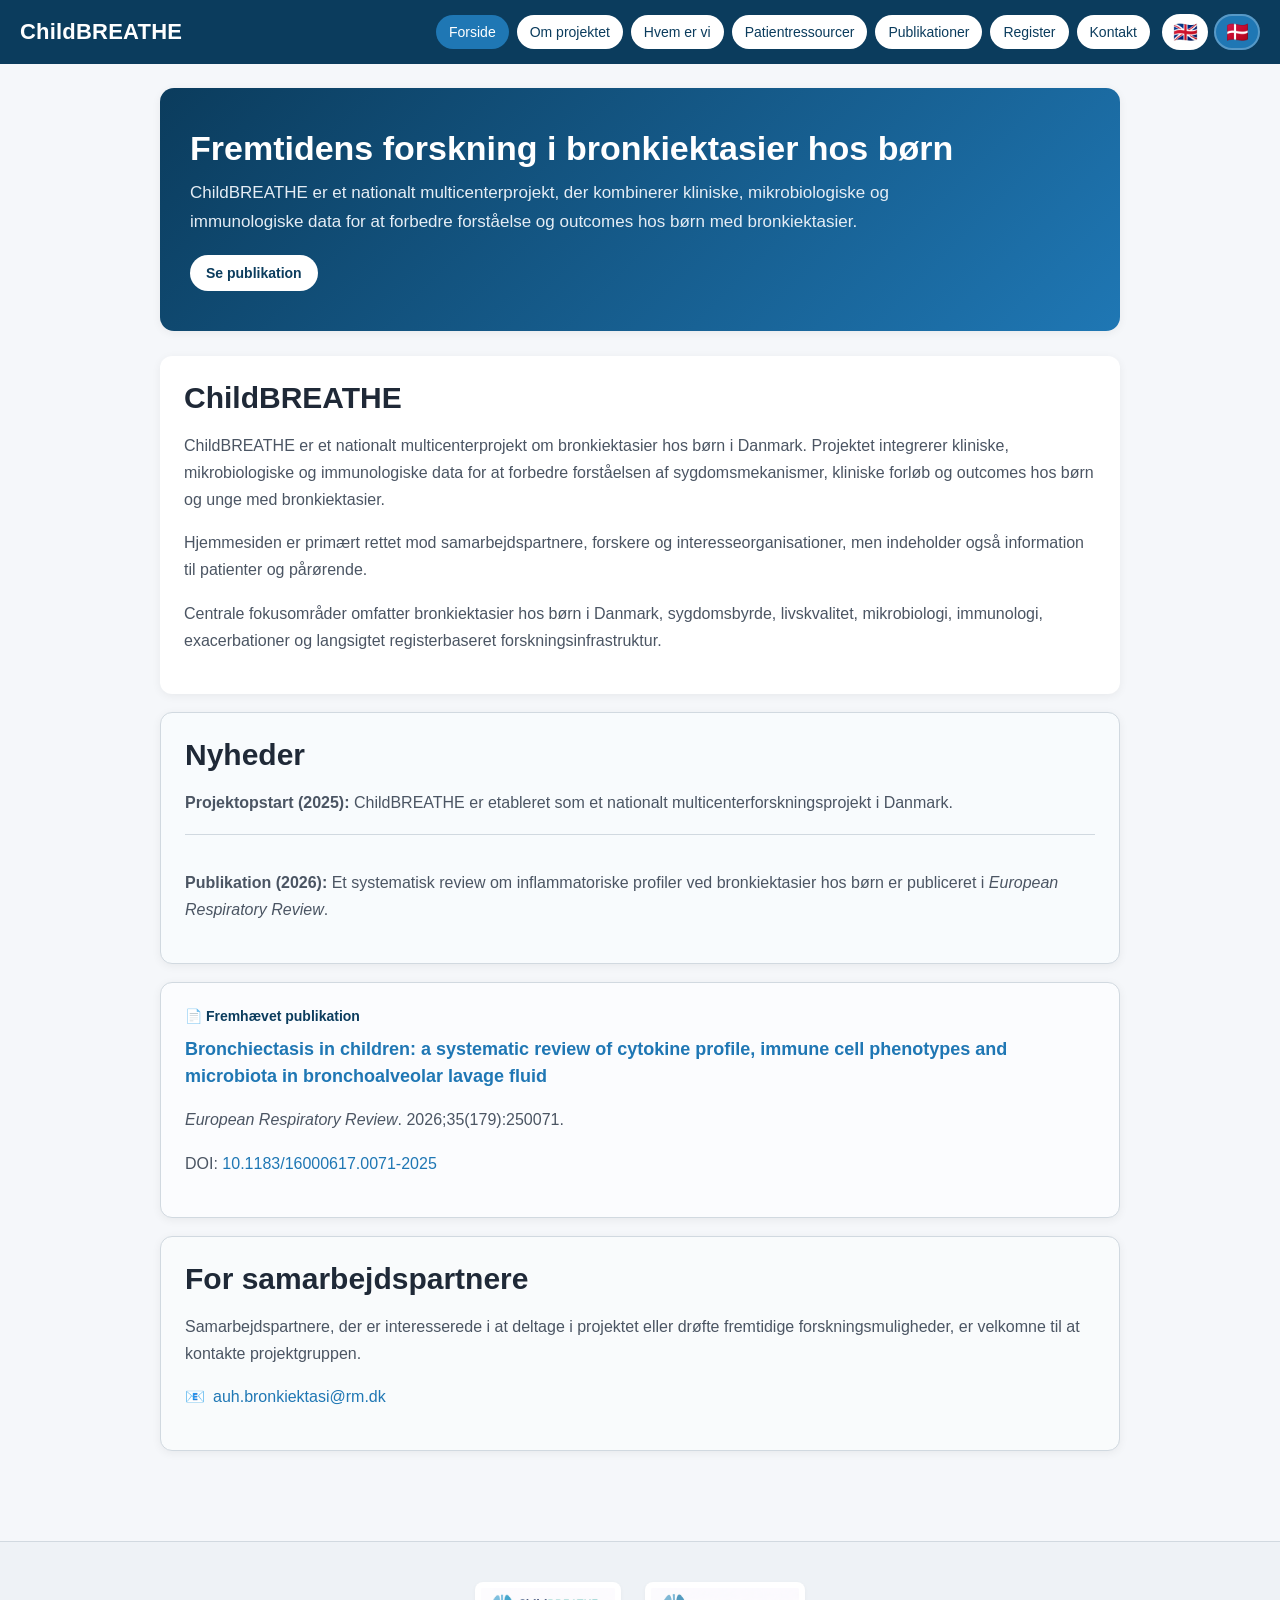
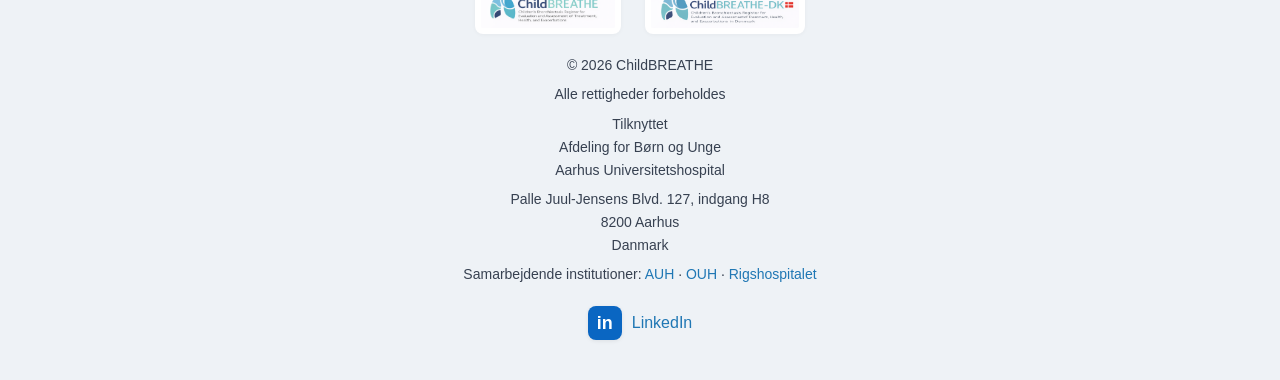
==== da/index.html @ a3612a9a "Create index.html" ====
<!DOCTYPE html>
<html lang="da">
<head>
  <meta charset="UTF-8">
  <meta name="viewport" content="width=device-width, initial-scale=1.0">
  <title>ChildBREATHE – Forskning i bronkiektasier hos børn i Danmark</title>
  <meta name="description" content="ChildBREATHE er et nationalt multicenterforskningsprojekt om bronkiektasier hos børn i Danmark.">
  <meta name="robots" content="index, follow">
  <link rel="canonical" href="https://childbreathe.com/da/">
  <link rel="alternate" hreflang="en" href="https://childbreathe.com/">
  <link rel="alternate" hreflang="da" href="https://childbreathe.com/da/">
  <link rel="icon" type="image/png" href="/favicon.png">
  <link rel="stylesheet" href="/styles.css">
</head>
<body>
  <header>
    <a class="logo-text" href="/da/">ChildBREATHE</a>

    <div class="header-right">
      <button class="menu-toggle" type="button" aria-label="Toggle navigation" onclick="toggleMenu()">☰ Menu</button>

      <div class="mobile-panel" id="mobileMenu">
        <nav>
          <a href="/da/" class="active">Forside</a>
          <a href="/da/about/">Om projektet</a>
          <a href="/da/who-we-are/">Hvem er vi</a>
          <a href="/da/patient-resources/">Patientressourcer</a>
          <a href="/da/publications/">Publikationer</a>
          <a href="/da/registry/">Register</a>
          <a href="/da/contact/">Kontakt</a>
        </nav>
      </div>

      <div class="flags">
        <a class="flag-link" href="/" aria-label="English">🇬🇧</a>
        <a class="flag-link active-lang" href="/da/" aria-label="Dansk">🇩🇰</a>
      </div>
    </div>
  </header>

  <main class="container">
    <section class="hero">
      <h1>Fremtidens forskning i bronkiektasier hos børn</h1>
      <p>ChildBREATHE er et nationalt multicenterprojekt, der kombinerer kliniske, mikrobiologiske og immunologiske data for at forbedre forståelse og outcomes hos børn med bronkiektasier.</p>
      <a class="hero-button" href="/da/publications/">Se publikation</a>
    </section>

    <div class="card">
      <h2>ChildBREATHE</h2>
      <p>ChildBREATHE er et nationalt multicenterprojekt om bronkiektasier hos børn i Danmark. Projektet integrerer kliniske, mikrobiologiske og immunologiske data for at forbedre forståelsen af sygdomsmekanismer, kliniske forløb og outcomes hos børn og unge med bronkiektasier.</p>
      <p>Hjemmesiden er primært rettet mod samarbejdspartnere, forskere og interesseorganisationer, men indeholder også information til patienter og pårørende.</p>
      <p>Centrale fokusområder omfatter bronkiektasier hos børn i Danmark, sygdomsbyrde, livskvalitet, mikrobiologi, immunologi, exacerbationer og langsigtet registerbaseret forskningsinfrastruktur.</p>
    </div>

    <div class="card news-card">
      <h2>Nyheder</h2>
      <div class="news-item">
        <p><strong>Projektopstart (2025):</strong> ChildBREATHE er etableret som et nationalt multicenterforskningsprojekt i Danmark.</p>
      </div>
      <div class="news-item">
        <p><strong>Publikation (2026):</strong> Et systematisk review om inflammatoriske profiler ved bronkiektasier hos børn er publiceret i <em>European Respiratory Review</em>.</p>
      </div>
    </div>

    <div class="card featured-card">
      <div class="pub-label">📄 Fremhævet publikation</div>
      <p class="pub-title">
        <a href="/da/publications/"><strong>Bronchiectasis in children: a systematic review of cytokine profile, immune cell phenotypes and microbiota in bronchoalveolar lavage fluid</strong></a>
      </p>
      <p><em>European Respiratory Review</em>. 2026;35(179):250071.</p>
      <p>DOI: <a href="https://doi.org/10.1183/16000617.0071-2025" target="_blank" rel="noopener noreferrer">10.1183/16000617.0071-2025</a></p>
    </div>

    <div class="card collaborator-card">
      <h2>For samarbejdspartnere</h2>
      <p>Samarbejdspartnere, der er interesserede i at deltage i projektet eller drøfte fremtidige forskningsmuligheder, er velkomne til at kontakte projektgruppen.</p>
      <p class="contact-line">📧 <a href="mailto:auh.bronkiektasi@rm.dk">auh.bronkiektasi@rm.dk</a></p>
    </div>
  </main>

  <footer>
    <div class="footer-inner">
      <div class="footer-logos">
        <img src="/logo-int.png" alt="ChildBREATHE international logo">
        <img src="/logo-dk.png" alt="ChildBREATHE Denmark logo">
      </div>
      <div class="footer-text">
        <p>© 2026 ChildBREATHE</p>
        <p>Alle rettigheder forbeholdes</p>
        <p>Tilknyttet<br>Afdeling for Børn og Unge<br>Aarhus Universitetshospital</p>
        <p>Palle Juul-Jensens Blvd. 127, indgang H8<br>8200 Aarhus<br>Danmark</p>
        <p>Samarbejdende institutioner:
          <a href="https://www.auh.dk" target="_blank" rel="noopener noreferrer">AUH</a> ·
          <a href="https://www.ouh.dk" target="_blank" rel="noopener noreferrer">OUH</a> ·
          <a href="https://www.rigshospitalet.dk" target="_blank" rel="noopener noreferrer">Rigshospitalet</a>
        </p>
        <div class="linkedin-footer">
          <a class="linkedin-badge" href="https://linkedin.com/company/childbreathe" target="_blank" rel="noopener noreferrer" aria-label="ChildBREATHE on LinkedIn">in</a>
          <a href="https://linkedin.com/company/childbreathe" target="_blank" rel="noopener noreferrer">LinkedIn</a>
        </div>
      </div>
    </div>
  </footer>

  <script src="/script.js"></script>
</body>
</html>
---- styles.css ----
:root {
  --bg: #f5f7fa;
  --surface: #ffffff;
  --text: #1f2937;
  --muted: #4b5563;
  --primary: #0b3c5d;
  --primary-light: #1f77b4;
  --border: #d1d9e0;
  --footer-bg: #eef2f6;
  --shadow: 0 2px 10px rgba(0, 0, 0, 0.06);
  --radius: 12px;
  --max-width: 1000px;
  --news-bg: #f8fbfd;
  --pub-bg: #fbfcfe;
  --collab-bg: #f9fbfc;
}

* {
  box-sizing: border-box;
}

body {
  font-family: Arial, sans-serif;
  margin: 0;
  background: var(--bg);
  color: var(--text);
}

a {
  color: var(--primary-light);
  text-decoration: none;
}

a:hover {
  text-decoration: underline;
}

img {
  max-width: 100%;
  height: auto;
}

header {
  background: var(--primary);
  color: white;
  padding: 14px 20px;
  display: flex;
  justify-content: space-between;
  align-items: center;
  gap: 16px;
  flex-wrap: wrap;
}

.logo-text {
  font-weight: bold;
  font-size: 22px;
  letter-spacing: 0.2px;
  cursor: pointer;
  white-space: nowrap;
  color: white;
  text-decoration: none;
}

.header-right {
  display: flex;
  align-items: center;
  gap: 12px;
  margin-left: auto;
  flex-wrap: wrap;
}

nav {
  display: flex;
  flex-wrap: wrap;
  gap: 8px;
}

nav a,
.menu-toggle,
.flag-link {
  padding: 9px 13px;
  border: none;
  border-radius: 20px;
  cursor: pointer;
  background: white;
  color: var(--primary);
  font-size: 14px;
  transition: 0.2s ease;
  text-decoration: none;
  display: inline-flex;
  align-items: center;
  justify-content: center;
}

nav a:hover,
.menu-toggle:hover,
.flag-link:hover {
  opacity: 0.92;
  text-decoration: none;
}

nav a.active {
  background: var(--primary-light);
  color: white;
}

.flags {
  display: flex;
  gap: 6px;
  align-items: center;
}

.flag-link {
  min-width: 46px;
  padding: 8px 10px;
  font-size: 20px;
  line-height: 1;
}

.flag-link.active-lang {
  background: var(--primary-light);
  color: white;
  box-shadow: inset 0 0 0 2px rgba(255,255,255,0.25);
}

.menu-toggle {
  display: none;
  font-weight: bold;
}

.mobile-panel {
  display: flex;
  align-items: center;
  gap: 12px;
  flex-wrap: wrap;
}

.container {
  max-width: var(--max-width);
  margin: 0 auto;
  padding: 24px 20px;
}

.hero {
  background: linear-gradient(135deg, #0b3c5d, #1f77b4);
  color: white;
  border-radius: 14px;
  padding: 40px 30px;
  margin-bottom: 25px;
  box-shadow: var(--shadow);
}

.hero h1 {
  margin: 0 0 10px;
  font-size: 34px;
  line-height: 1.2;
  color: white;
}

.hero p {
  margin: 0 0 18px;
  font-size: 17px;
  color: #e5edf5;
  max-width: 700px;
  line-height: 1.7;
}

.hero .hero-button {
  background: white;
  color: var(--primary);
  border: none;
  padding: 10px 16px;
  border-radius: 20px;
  cursor: pointer;
  font-weight: bold;
  font-size: 14px;
  display: inline-block;
}

.hero .hero-button:hover {
  background: #f0f0f0;
  text-decoration: none;
}

.card {
  background: var(--surface);
  padding: 24px;
  border-radius: var(--radius);
  margin-bottom: 18px;
  box-shadow: var(--shadow);
}

.news-card {
  background: var(--news-bg);
  border: 1px solid var(--border);
}

.featured-card {
  background: var(--pub-bg);
  border: 1px solid var(--border);
}

.collaborator-card {
  background: var(--collab-bg);
  border: 1px solid var(--border);
}

.news-item + .news-item,
.section-block + .section-block,
.pub-entry + .pub-entry {
  margin-top: 18px;
  padding-top: 18px;
  border-top: 1px solid var(--border);
}

.pub-label {
  display: inline-flex;
  align-items: center;
  gap: 8px;
  font-size: 14px;
  font-weight: bold;
  color: var(--primary);
  margin-bottom: 12px;
}

.pub-title {
  font-size: 18px;
  line-height: 1.5;
  margin: 0 0 12px;
}

.contact-line {
  margin-top: 12px;
  font-weight: 500;
  display: flex;
  align-items: center;
  gap: 8px;
  flex-wrap: wrap;
}

h1, h2 {
  color: var(--text);
}

h2 {
  margin-top: 0;
  margin-bottom: 16px;
  font-size: 30px;
  line-height: 1.2;
}

p, li {
  font-size: 16px;
  line-height: 1.7;
  color: var(--muted);
}

ul {
  padding-left: 20px;
  margin-top: 12px;
  margin-bottom: 0;
}

footer {
  background: var(--footer-bg);
  color: var(--text);
  padding: 40px 20px;
  margin-top: 48px;
  border-top: 1px solid var(--border);
}

.footer-inner {
  max-width: var(--max-width);
  margin: 0 auto;
  text-align: center;
}

.footer-logos {
  display: flex;
  justify-content: center;
  gap: 24px;
  margin-bottom: 20px;
  flex-wrap: wrap;
}

.footer-logos img {
  height: 52px;
  width: auto;
  background: white;
  padding: 6px;
  border-radius: 8px;
  box-shadow: 0 1px 4px rgba(0, 0, 0, 0.04);
}

.footer-text p {
  margin: 6px 0;
  font-size: 14px;
  line-height: 1.65;
  color: #374151;
}

.linkedin-footer {
  margin-top: 14px;
  display: inline-flex;
  align-items: center;
  justify-content: center;
  gap: 10px;
}

.linkedin-badge {
  display: inline-flex;
  align-items: center;
  justify-content: center;
  width: 34px;
  height: 34px;
  border-radius: 8px;
  background: #0A66C2;
  color: white;
  font-weight: bold;
  font-size: 18px;
  text-decoration: none;
  box-shadow: 0 1px 4px rgba(0,0,0,0.08);
}

.linkedin-badge:hover {
  opacity: 0.9;
  text-decoration: none;
}

@media (max-width: 900px) {
  header {
    align-items: flex-start;
  }

  .header-right {
    width: 100%;
    justify-content: space-between;
  }
}

@media (max-width: 700px) {
  header {
    padding: 12px 14px;
    align-items: center;
  }

  .logo-text {
    font-size: 20px;
  }

  .menu-toggle {
    display: inline-flex;
    align-items: center;
    justify-content: center;
  }

  .mobile-panel {
    display: none;
    width: 100%;
    flex-direction: column;
    align-items: stretch;
    margin-top: 10px;
  }

  .mobile-panel.open {
    display: flex;
  }

  nav {
    display: flex;
    flex-direction: column;
    gap: 8px;
    width: 100%;
  }

  nav a {
    width: 100%;
    text-align: left;
    padding: 10px 12px;
    font-size: 14px;
    border-radius: 10px;
  }

  .flags {
    gap: 6px;
  }

  .flag-link {
    min-width: 42px;
    font-size: 18px;
  }

  .container {
    padding: 14px;
  }

  .card {
    padding: 18px;
    border-radius: 10px;
  }

  .hero {
    padding: 26px 20px;
  }

  .hero h1 {
    font-size: 26px;
  }

  .hero p {
    font-size: 15px;
  }

  .pub-title {
    font-size: 16px;
  }

  h2 {
    font-size: 24px;
  }

  p, li {
    font-size: 15px;
  }

  .footer-logos img {
    height: 46px;
  }
}
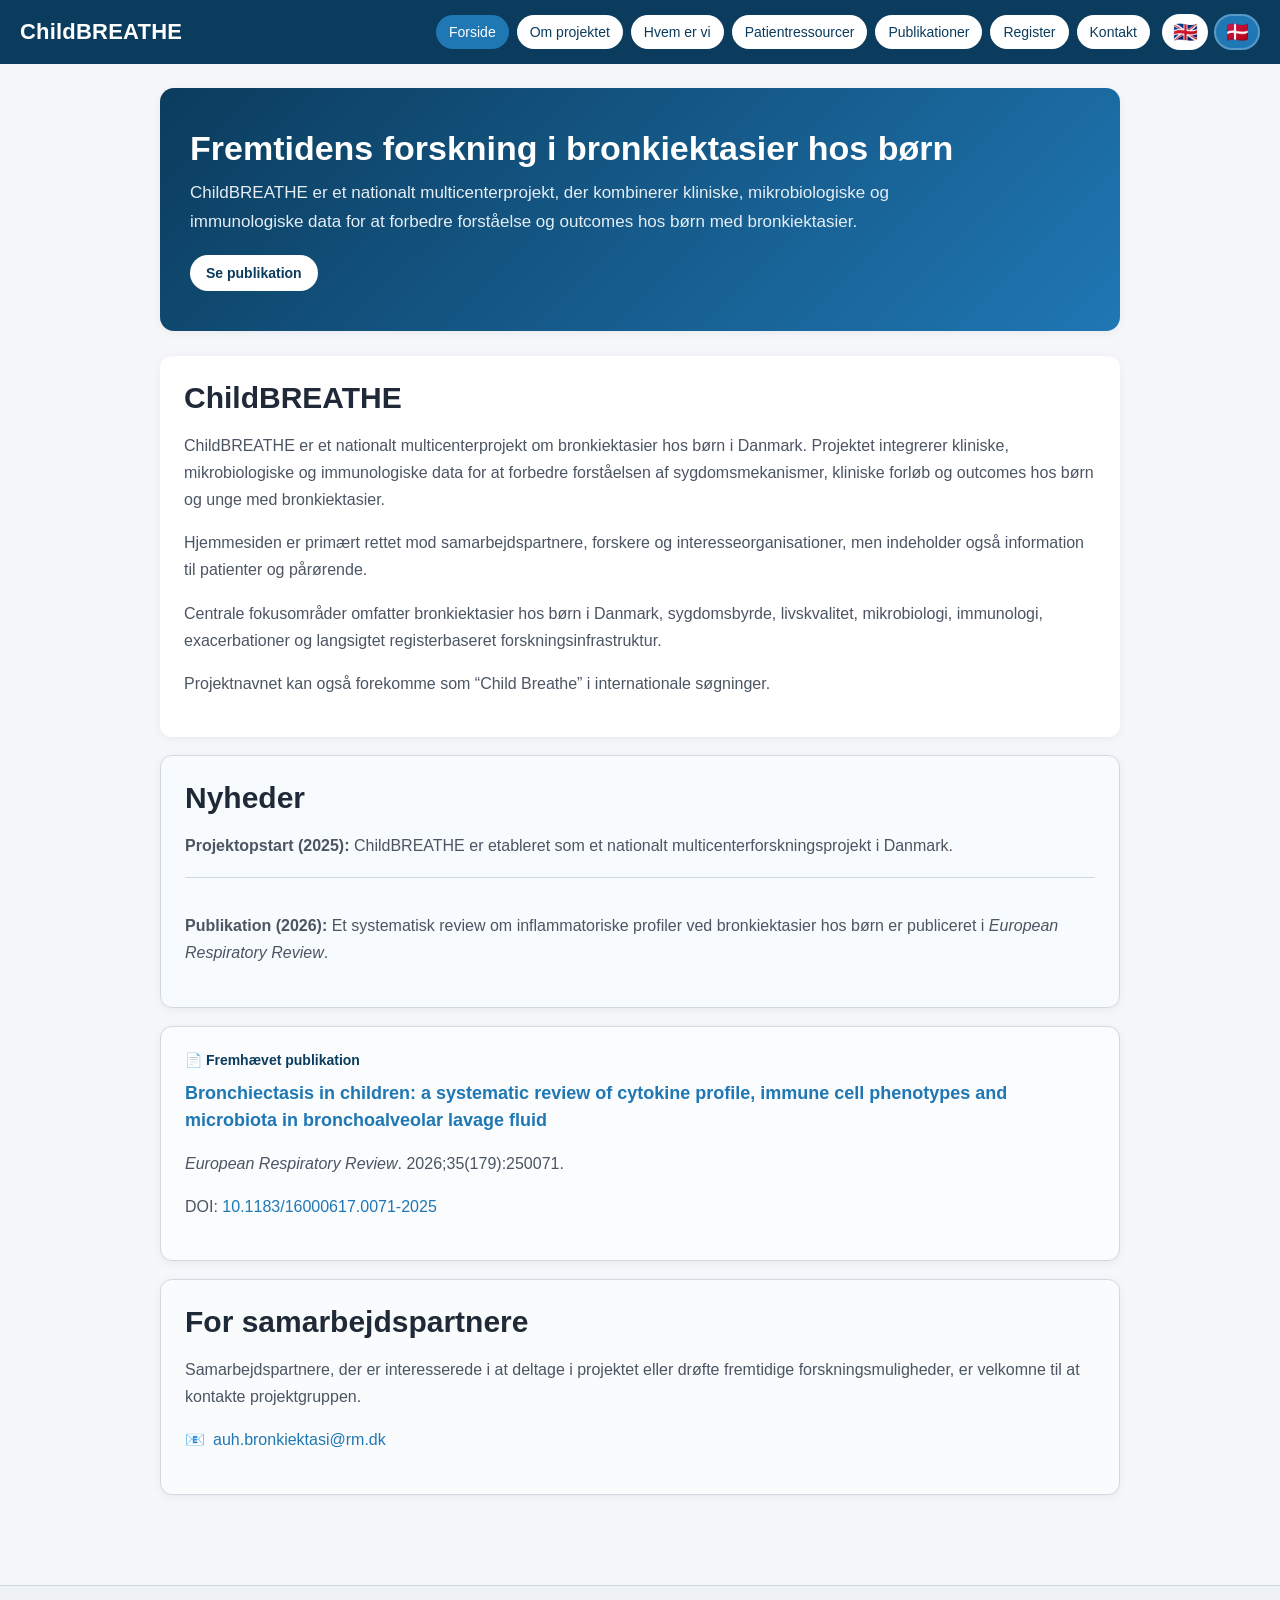
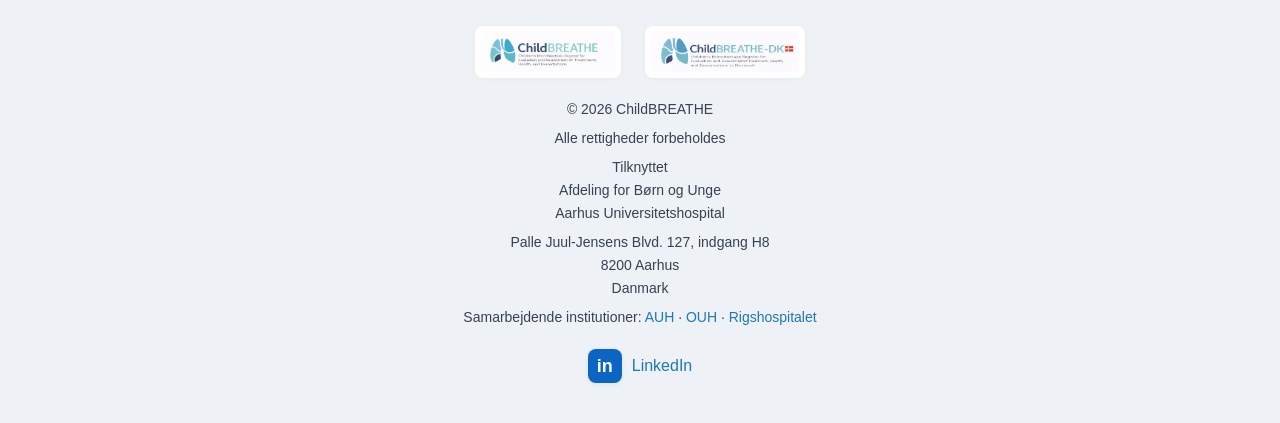
==== commit b53c781f: "Update index.html" ====
--- a/da/index.html
+++ b/da/index.html
@@ -1,10 +1,30 @@
 <!DOCTYPE html>
 <html lang="da">
+  
+  <script type="application/ld+json">
+{
+  "@context": "https://schema.org",
+  "@type": "ResearchProject",
+  "name": "ChildBREATHE",
+  "alternateName": "Child Breathe",
+  "url": "https://childbreathe.com/da/",
+  "description": "Nationalt forskningsprojekt om bronkiektasier hos børn i Danmark med fokus på kliniske, mikrobiologiske og immunologiske forhold.",
+  "location": {
+    "@type": "Place",
+    "name": "Danmark"
+  },
+  "parentOrganization": {
+    "@type": "Organization",
+    "name": "Aarhus Universitetshospital"
+  }
+}
+</script>
+  
 <head>
   <meta charset="UTF-8">
   <meta name="viewport" content="width=device-width, initial-scale=1.0">
-  <title>ChildBREATHE – Forskning i bronkiektasier hos børn i Danmark</title>
-  <meta name="description" content="ChildBREATHE er et nationalt multicenterforskningsprojekt om bronkiektasier hos børn i Danmark.">
+  <title>ChildBREATHE (Child Breathe) – Forskning i bronkiektasier hos børn i Danmark</title>
+  <meta name="description" content="ChildBREATHE (Child Breathe) er et nationalt multicenter forskningsprojekt om bronkiektasier hos børn i Danmark.">
   <meta name="robots" content="index, follow">
   <link rel="canonical" href="https://childbreathe.com/da/">
   <link rel="alternate" hreflang="en" href="https://childbreathe.com/">
@@ -50,6 +70,7 @@
       <p>ChildBREATHE er et nationalt multicenterprojekt om bronkiektasier hos børn i Danmark. Projektet integrerer kliniske, mikrobiologiske og immunologiske data for at forbedre forståelsen af sygdomsmekanismer, kliniske forløb og outcomes hos børn og unge med bronkiektasier.</p>
       <p>Hjemmesiden er primært rettet mod samarbejdspartnere, forskere og interesseorganisationer, men indeholder også information til patienter og pårørende.</p>
       <p>Centrale fokusområder omfatter bronkiektasier hos børn i Danmark, sygdomsbyrde, livskvalitet, mikrobiologi, immunologi, exacerbationer og langsigtet registerbaseret forskningsinfrastruktur.</p>
+      <p>Projektnavnet kan også forekomme som “Child Breathe” i internationale søgninger.</p>
     </div>
 
     <div class="card news-card">
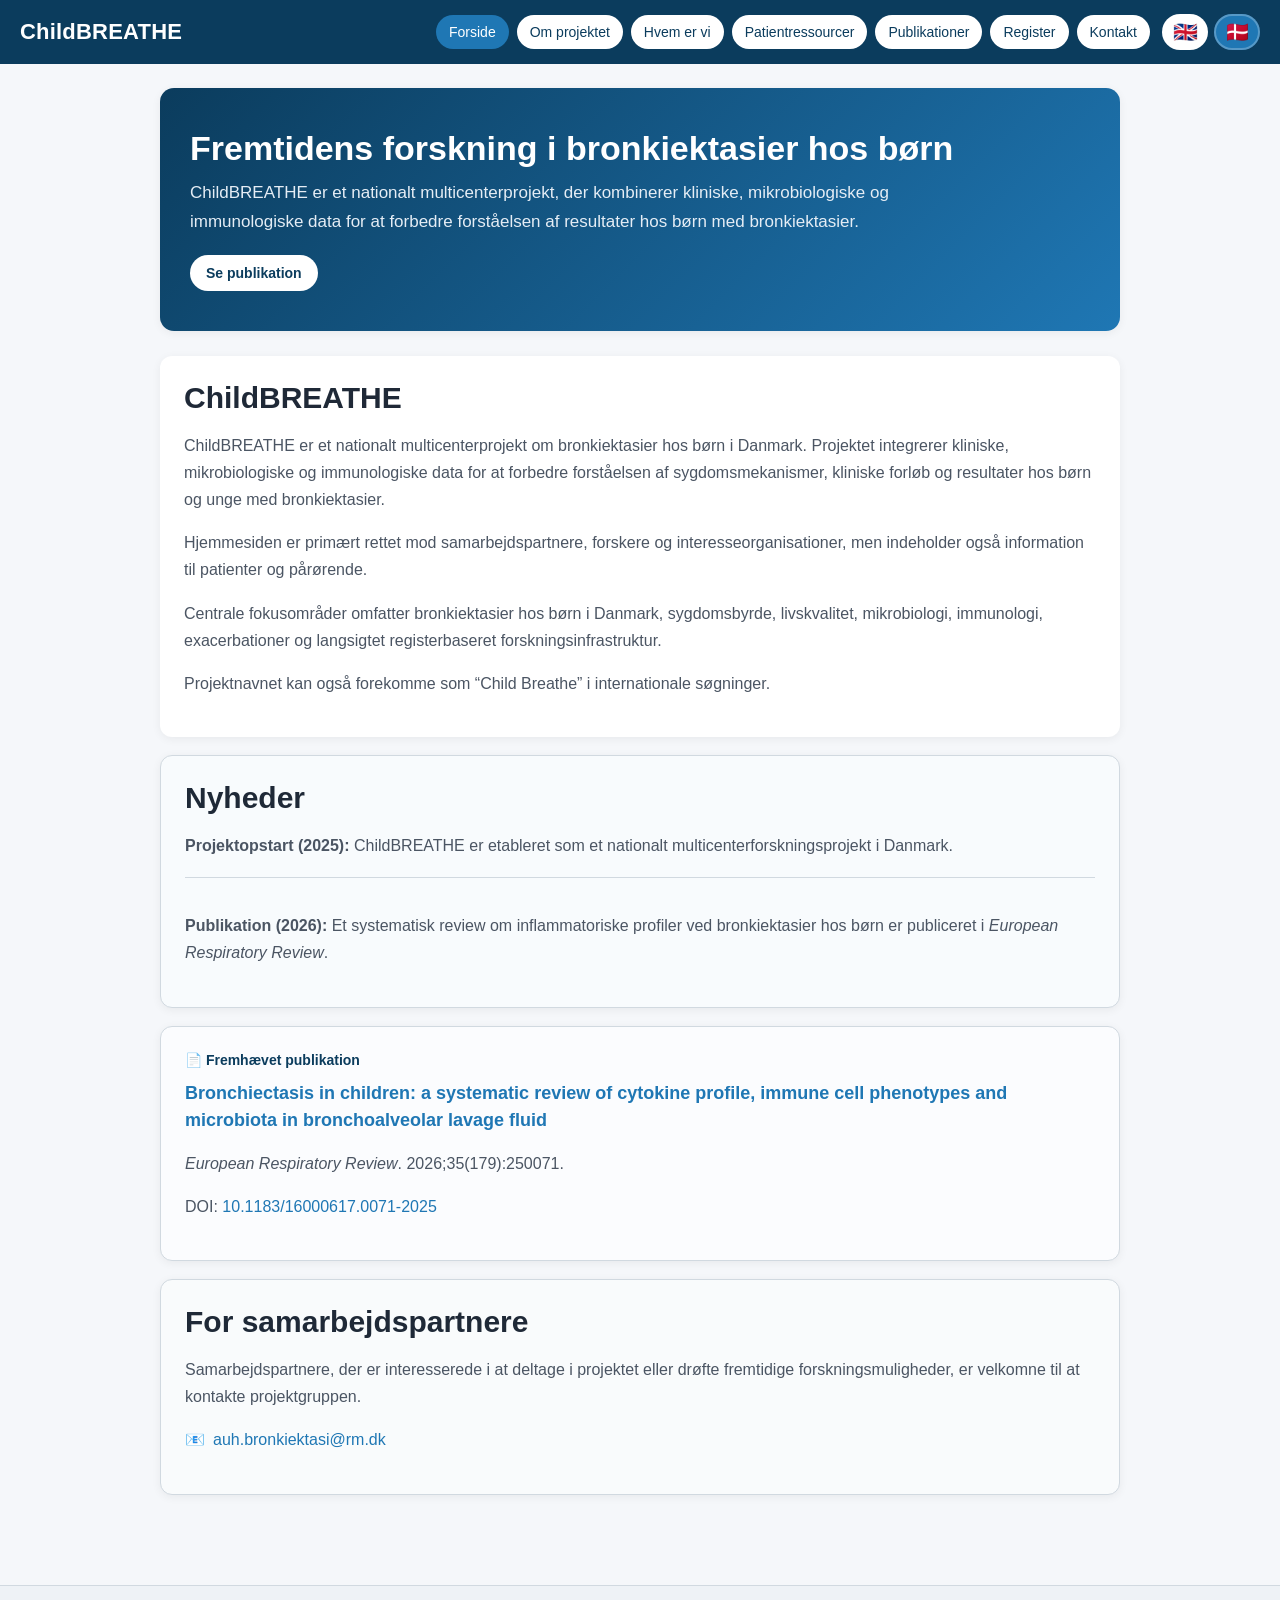
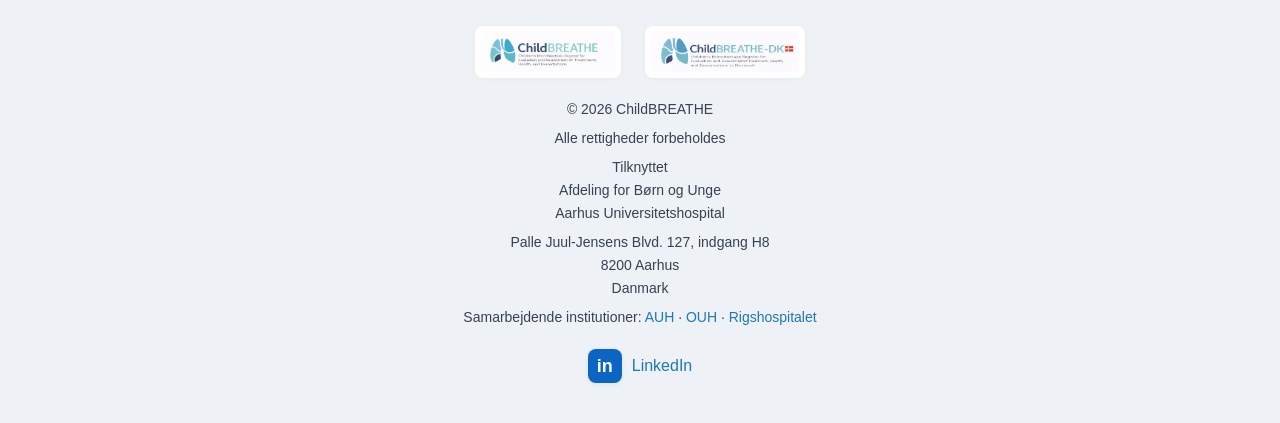
==== commit 02934058: "Update index.html" ====
--- a/da/index.html
+++ b/da/index.html
@@ -1,37 +1,42 @@
 <!DOCTYPE html>
 <html lang="da">
-  
-  <script type="application/ld+json">
-{
-  "@context": "https://schema.org",
-  "@type": "ResearchProject",
-  "name": "ChildBREATHE",
-  "alternateName": "Child Breathe",
-  "url": "https://childbreathe.com/da/",
-  "description": "Nationalt forskningsprojekt om bronkiektasier hos børn i Danmark med fokus på kliniske, mikrobiologiske og immunologiske forhold.",
-  "location": {
-    "@type": "Place",
-    "name": "Danmark"
-  },
-  "parentOrganization": {
-    "@type": "Organization",
-    "name": "Aarhus Universitetshospital"
-  }
-}
-</script>
-  
 <head>
   <meta charset="UTF-8">
   <meta name="viewport" content="width=device-width, initial-scale=1.0">
+
   <title>ChildBREATHE (Child Breathe) – Forskning i bronkiektasier hos børn i Danmark</title>
+
   <meta name="description" content="ChildBREATHE (Child Breathe) er et nationalt multicenter forskningsprojekt om bronkiektasier hos børn i Danmark.">
   <meta name="robots" content="index, follow">
+
   <link rel="canonical" href="https://childbreathe.com/da/">
   <link rel="alternate" hreflang="en" href="https://childbreathe.com/">
   <link rel="alternate" hreflang="da" href="https://childbreathe.com/da/">
+  <link rel="alternate" hreflang="x-default" href="https://childbreathe.com/">
+
   <link rel="icon" type="image/png" href="/favicon.png">
   <link rel="stylesheet" href="/styles.css">
+
+  <script type="application/ld+json">
+  {
+    "@context": "https://schema.org",
+    "@type": "ResearchProject",
+    "name": "ChildBREATHE",
+    "alternateName": "Child Breathe",
+    "url": "https://childbreathe.com/da/",
+    "description": "Nationalt forskningsprojekt om bronkiektasier hos børn i Danmark med fokus på kliniske, mikrobiologiske og immunologiske forhold.",
+    "location": {
+      "@type": "Place",
+      "name": "Danmark"
+    },
+    "parentOrganization": {
+      "@type": "Organization",
+      "name": "Aarhus Universitetshospital"
+    }
+  }
+  </script>
 </head>
+
 <body>
   <header>
     <a class="logo-text" href="/da/">ChildBREATHE</a>
@@ -41,7 +46,7 @@
 
       <div class="mobile-panel" id="mobileMenu">
         <nav>
-          <a href="/da/" class="active">Forside</a>
+          <a href="/da/" class="active" aria-current="page">Forside</a>
           <a href="/da/about/">Om projektet</a>
           <a href="/da/who-we-are/">Hvem er vi</a>
           <a href="/da/patient-resources/">Patientressourcer</a>
@@ -61,13 +66,13 @@
   <main class="container">
     <section class="hero">
       <h1>Fremtidens forskning i bronkiektasier hos børn</h1>
-      <p>ChildBREATHE er et nationalt multicenterprojekt, der kombinerer kliniske, mikrobiologiske og immunologiske data for at forbedre forståelse og outcomes hos børn med bronkiektasier.</p>
+      <p>ChildBREATHE er et nationalt multicenterprojekt, der kombinerer kliniske, mikrobiologiske og immunologiske data for at forbedre forståelsen af resultater hos børn med bronkiektasier.</p>
       <a class="hero-button" href="/da/publications/">Se publikation</a>
     </section>
 
     <div class="card">
       <h2>ChildBREATHE</h2>
-      <p>ChildBREATHE er et nationalt multicenterprojekt om bronkiektasier hos børn i Danmark. Projektet integrerer kliniske, mikrobiologiske og immunologiske data for at forbedre forståelsen af sygdomsmekanismer, kliniske forløb og outcomes hos børn og unge med bronkiektasier.</p>
+      <p>ChildBREATHE er et nationalt multicenterprojekt om bronkiektasier hos børn i Danmark. Projektet integrerer kliniske, mikrobiologiske og immunologiske data for at forbedre forståelsen af sygdomsmekanismer, kliniske forløb og resultater hos børn og unge med bronkiektasier.</p>
       <p>Hjemmesiden er primært rettet mod samarbejdspartnere, forskere og interesseorganisationer, men indeholder også information til patienter og pårørende.</p>
       <p>Centrale fokusområder omfatter bronkiektasier hos børn i Danmark, sygdomsbyrde, livskvalitet, mikrobiologi, immunologi, exacerbationer og langsigtet registerbaseret forskningsinfrastruktur.</p>
       <p>Projektnavnet kan også forekomme som “Child Breathe” i internationale søgninger.</p>
@@ -105,6 +110,7 @@
         <img src="/logo-int.png" alt="ChildBREATHE international logo">
         <img src="/logo-dk.png" alt="ChildBREATHE Denmark logo">
       </div>
+
       <div class="footer-text">
         <p>© 2026 ChildBREATHE</p>
         <p>Alle rettigheder forbeholdes</p>
